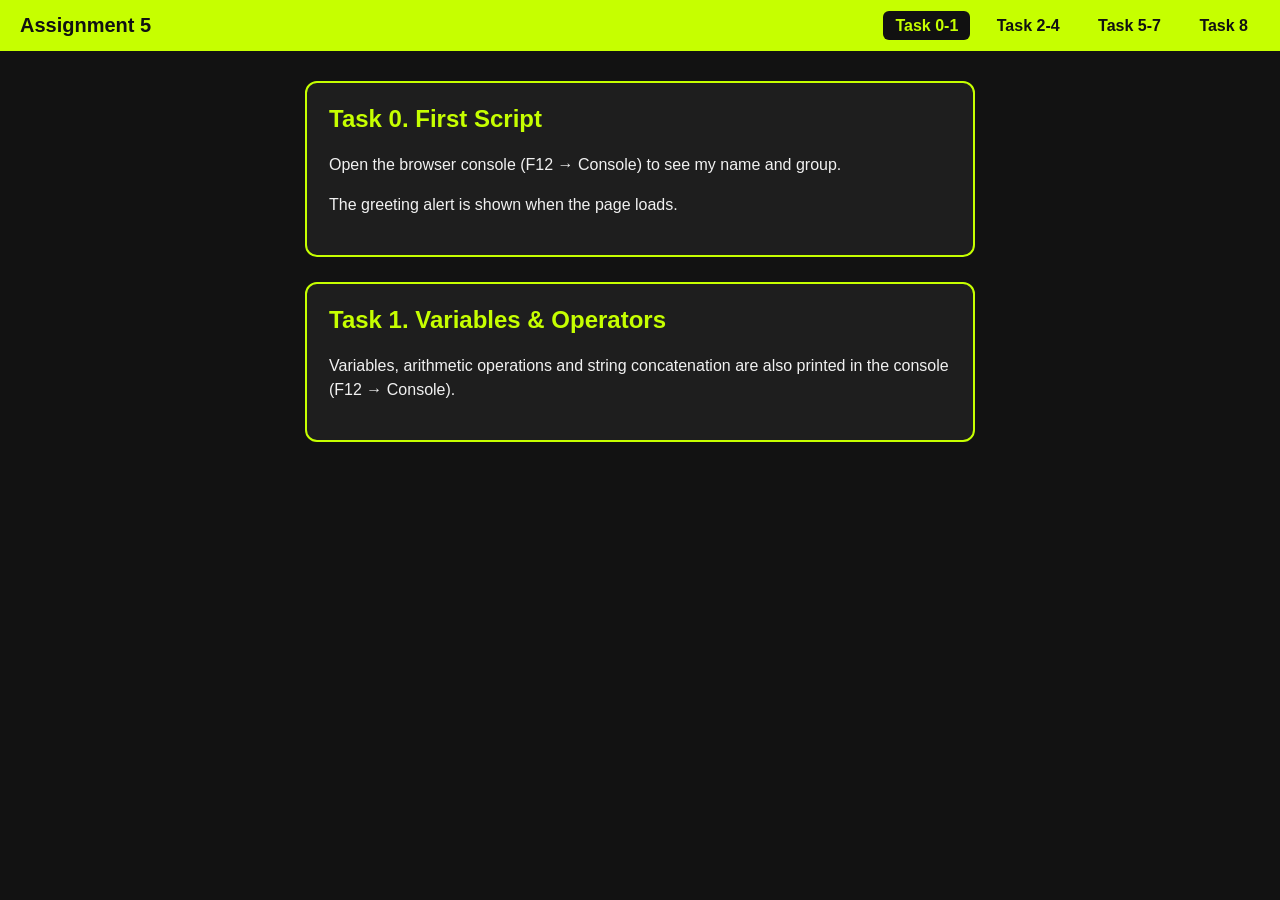
==== index.html @ 7e870337 "task1" ====
<!DOCTYPE html>
<html lang="en">
<head>
    <meta charset="UTF-8">
    <meta name="viewport" content="width=device-width, initial-scale=1">
    <title>Task 0-1 - First Script</title>
    <link rel="stylesheet" href="style.css">
</head>
<body>

    <nav>
        <span class="brand">Assignment 5</span>
        <div>
            <a href="index.html" class="active">Task 0-1</a>
            <a href="dom.html">Task 2-4</a>
            <a href="events.html">Task 5-7</a>
            <a href="todo.html">Task 8</a>
        </div>
    </nav>

    <div class="container">
        <div class="card">
            <h2>Task 0. First Script</h2>
            <p>Open the browser console (F12 → Console) to see my name and group.</p>
            <p>The greeting alert is shown when the page loads.</p>
        </div>

        <div class="card">
            <h2>Task 1. Variables & Operators</h2>
            <p>Variables, arithmetic operations and string concatenation are also printed in the console (F12 → Console).</p>
        </div>
    </div>

    <script src="index.js"></script>
</body>
</html>
---- style.css ----
:root {
    --lime: #c6ff00;
    --lime-dark: #a3d100;
    --bg: #121212;
    --card: #1e1e1e;
    --text: #f1f1f1;
}

* { box-sizing: border-box; }

body {
    margin: 0;
    font-family: Arial, sans-serif;
    background: var(--bg);
    color: var(--text);
}

nav {
    background: var(--lime);
    padding: 14px 20px;
    display: flex;
    justify-content: space-between;
    align-items: center;
    flex-wrap: wrap;
    gap: 10px;
}
nav .brand { font-weight: bold; font-size: 20px; color: #111; }
nav a {
    color: #111;
    text-decoration: none;
    font-weight: bold;
    margin-left: 10px;
    padding: 6px 12px;
    border-radius: 6px;
}
nav a:hover, nav a.active { background: #111; color: var(--lime); }

.container { max-width: 700px; margin: 30px auto; padding: 0 15px; }

.card {
    background: var(--card);
    border: 2px solid var(--lime);
    border-radius: 12px;
    padding: 22px;
    margin-bottom: 25px;
}
h2 { color: var(--lime); margin-top: 0; }
p { line-height: 1.5; }

button {
    background: var(--lime);
    color: #111;
    border: none;
    padding: 10px 18px;
    border-radius: 6px;
    font-weight: bold;
    font-size: 15px;
    cursor: pointer;
}
button:hover { background: var(--lime-dark); }

input, select {
    padding: 10px;
    border-radius: 6px;
    border: 2px solid #444;
    background: #2a2a2a;
    color: #fff;
    font-size: 16px;
}
input:focus, select:focus { outline: none; border-color: var(--lime); }

.row { display: flex; gap: 10px; flex-wrap: wrap; align-items: center; margin-top: 12px; }

.box {
    background: #2a2a2a;
    border: 2px dashed var(--lime);
    border-radius: 10px;
    padding: 25px;
    text-align: center;
    font-size: 18px;
    transition: 0.3s;
}

ul { padding-left: 20px; line-height: 1.8; }

.result {
    margin-top: 15px;
    font-size: 20px;
    font-weight: bold;
    color: var(--lime);
}

.todo-list { list-style: none; padding: 0; margin-top: 20px; }
.todo-list li {
    display: flex;
    justify-content: space-between;
    align-items: center;
    background: #2a2a2a;
    border-left: 5px solid var(--lime);
    padding: 10px 14px;
    margin-bottom: 10px;
    border-radius: 6px;
}
.todo-list span { cursor: pointer; flex: 1; margin-right: 10px; }
.todo-list li.done span { text-decoration: line-through; color: #888; }
.todo-list li.done { border-left-color: #555; }
.hint { color: #aaa; font-size: 14px; }
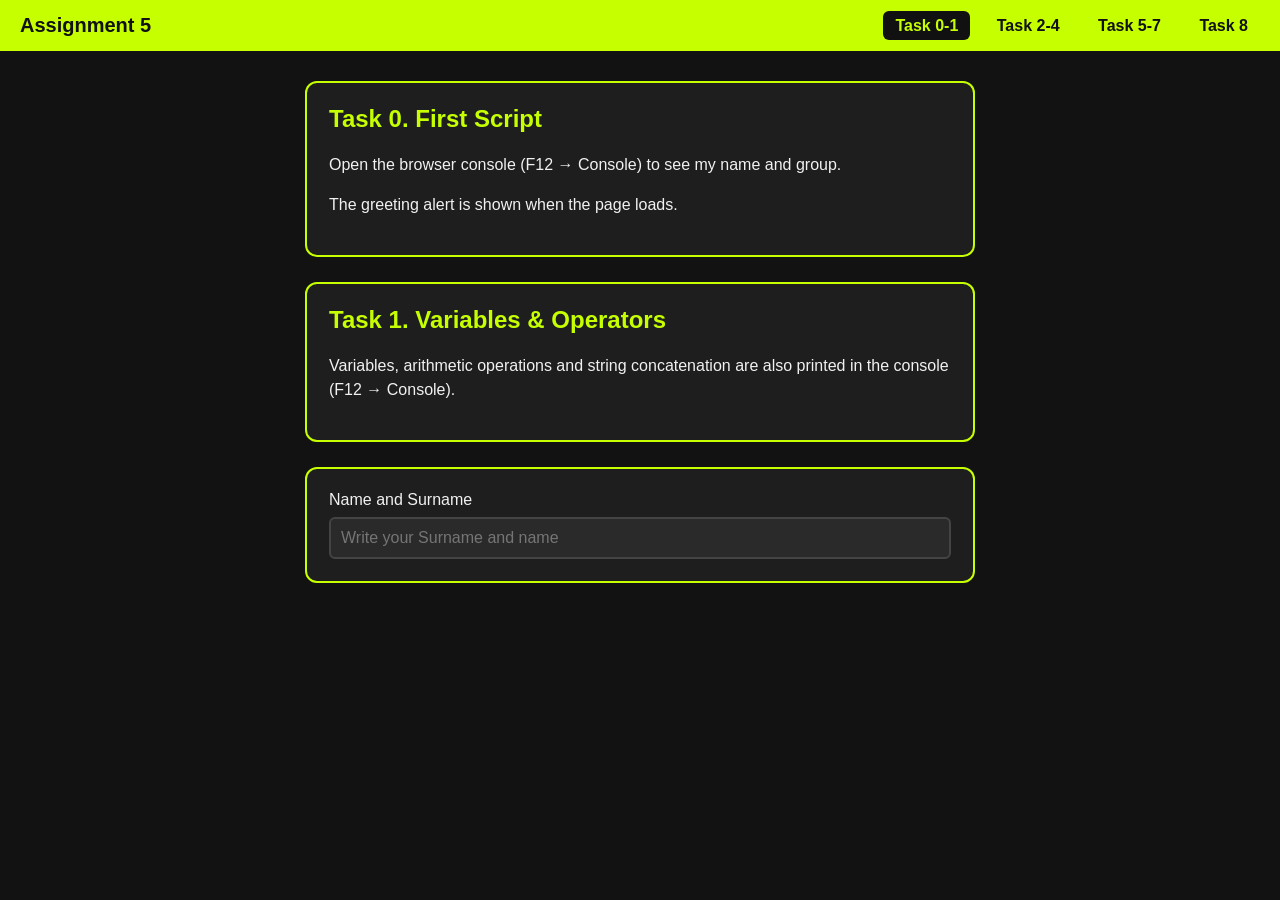
==== commit 249b1984: "change" ====
--- a/index.html
+++ b/index.html
@@ -29,6 +29,11 @@
             <h2>Task 1. Variables & Operators</h2>
             <p>Variables, arithmetic operations and string concatenation are also printed in the console (F12 → Console).</p>
         </div>
+
+        <div class="card">
+            <label for="fullNameInput">Name and Surname</label>
+            <input class="full-name-input" type="text" id="fullNameInput" name="fullName" placeholder="Write your Surname and name" autocomplete="name">
+        </div>
     </div>
 
     <script src="index.js"></script>
--- a/style.css
+++ b/style.css
@@ -68,6 +68,7 @@
     font-size: 16px;
 }
 input:focus, select:focus { outline: none; border-color: var(--lime); }
+.full-name-input { display: block; width: 100%; margin-top: 8px; }
 
 .row { display: flex; gap: 10px; flex-wrap: wrap; align-items: center; margin-top: 12px; }
 
